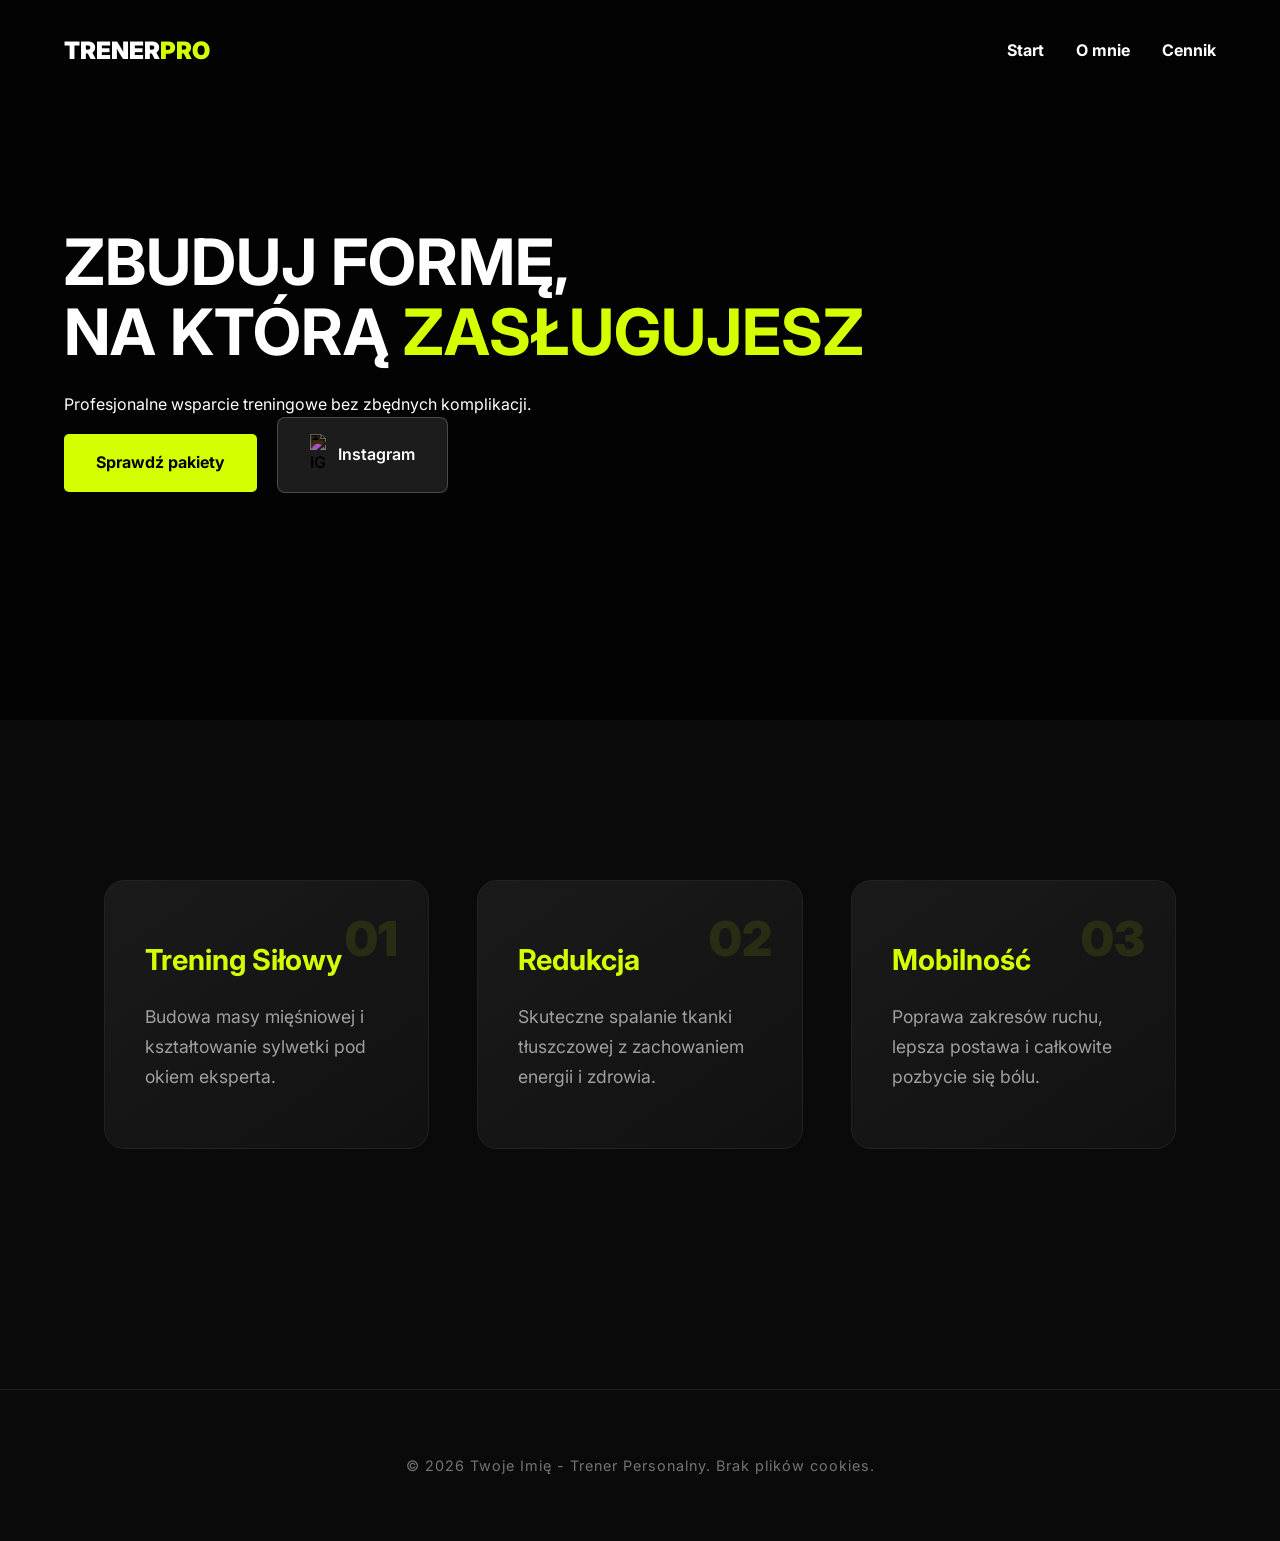
==== index.html @ 50b90428 "first" ====
<!DOCTYPE html>
<html lang="pl">
<head>
    <meta charset="UTF-8">
    <meta name="viewport" content="width=device-width, initial-scale=1.0, maximum-scale=1.0, user-scalable=no">
    <title>Personal Trainer | Twoje Imię</title>
    <link rel="stylesheet" href="styles.css">
    <link href="https://fonts.googleapis.com/css2?family=Inter:wght@400;700;900&display=swap" rel="stylesheet">
</head>
<body>
	<nav id="navbar">
		<div class="logo">TRENER<span>PRO</span></div>
		<ul class="nav-links">
			<li><a href="index.html">Start</a></li>
			<li><a href="o-mnie.html">O mnie</a></li>
			<li><a href="cennik.html">Cennik</a></li>
		</ul>
		<div class="hamburger">
			<div class="line"></div>
			<div class="line"></div>
			<div class="line"></div>
		</div>
	</nav>
<header class="hero">
    <div class="hero-content">
        <h1>ZBUDUJ FORMĘ, <br>NA KTÓRĄ <span>ZASŁUGUJESZ</span></h1>
        <p>Profesjonalne wsparcie treningowe bez zbędnych komplikacji.</p>
        <div class="cta-buttons">
            <a href="cennik.html" class="btn-primary">Sprawdź pakiety</a>
            <a href="https://instagram.com/twojprofil" class="btn-ig">
                <img src="https://upload.wikimedia.org/wikipedia/commons/a/a5/Instagram_icon.png" alt="IG" style="width:20px; vertical-align:middle; margin-right:8px; filter:invert(1);"> 
                Instagram
            </a>
        </div>
    </div>
</header>

<section class="features container">
    <div class="feature-card reveal-hidden">
        <div class="feature-icon">01</div>
        <h3>Trening Siłowy</h3>
        <p>Budowa masy mięśniowej i kształtowanie sylwetki pod okiem eksperta.</p>
    </div>
    
    <div class="feature-card reveal-hidden">
        <div class="feature-icon">02</div>
        <h3>Redukcja</h3>
        <p>Skuteczne spalanie tkanki tłuszczowej z zachowaniem energii i zdrowia.</p>
    </div>
    
    <div class="feature-card reveal-hidden">
        <div class="feature-icon">03</div>
        <h3>Mobilność</h3>
        <p>Poprawa zakresów ruchu, lepsza postawa i całkowite pozbycie się bólu.</p>
    </div>
</section>

    <footer>
        <p>&copy; 2026 Twoje Imię - Trener Personalny. Brak plików cookies.</p>
    </footer>
	<script src="script.js"></script>
</body>
</html>
---- styles.css ----
:root {
    --primary: #d4ff00; /* Neonowa limonka */
    --bg: #0a0a0a;
    --card-bg: #1a1a1a;
    --text: #ffffff;
    --text-dim: #a0a0a0;
}

html, body {
    max-width: 100%;
    overflow-x: hidden;
    position: relative;
}

* {
    margin: 0;
    padding: 0;
    box-sizing: border-box;
}

body {
    font-family: 'Inter', sans-serif;
    background-color: var(--bg);
    color: var(--text);
    line-height: 1.6;
}

/* Nawigacja */
nav {
    display: flex;
    justify-content: space-between;
    padding: 2rem 5%;
    align-items: center;
}

.logo { font-weight: 900; font-size: 1.5rem; }
.logo span { color: var(--primary); }

nav ul { display: flex; list-style: none; }
nav ul li { margin-left: 2rem; }
nav ul li a { color: var(--text); text-decoration: none; font-weight: 700; transition: 0.3s; }
nav ul li a:hover, .active { color: var(--primary); }

/* Hero Section */
.hero {
    height: 80vh;
    display: flex;
    align-items: center;
    padding: 0 5%;
    background: linear-gradient(rgba(0,0,0,0.7), rgba(0,0,0,0.7)), url('https://images.unsplash.com/photo-1534438327276-14e5300c3a48?auto=format&fit=crop&q=80') no-repeat center/cover;
}

.hero h1 { font-size: 4rem; line-height: 1.1; margin-bottom: 1.5rem; }
.hero h1 span { color: var(--primary); }

.btn-primary {
    background: var(--primary);
    color: black;
    padding: 1rem 2rem;
    text-decoration: none;
    font-weight: bold;
    border-radius: 5px;
    display: inline-block;
    margin-right: 1rem;
}

/* Grid Cennika */
.price-grid {
    display: grid;
    grid-template-columns: repeat(auto-fit, minmax(300px, 1fr));
    gap: 2rem;
    padding: 5%;
}

.price-card {
    background: var(--card-bg);
    padding: 3rem;
    border-radius: 15px;
    text-align: center;
    border: 1px solid #333;
}

.featured { border: 2px solid var(--primary); transform: scale(1.05); }

/* Efekt Sticky Nav */
nav {
    position: fixed;
    top: 0;
    width: 100%;
    z-index: 1000;
    transition: all 0.4s ease;
}

.nav-scrolled {
    background: rgba(10, 10, 10, 0.95);
    backdrop-filter: blur(10px);
    padding: 1rem 5%;
    border-bottom: 1px solid var(--primary);
}

/* Animacje wejścia (Scroll Reveal) */
.reveal-hidden {
    opacity: 0;
    transform: translateY(30px);
    transition: all 0.8s ease-out;
}

.revealed {
    opacity: 1 !important;
    transform: translateY(0) !important;
}

/* Stylizacja Hamburgera na Mobile */
.hamburger {
    display: none;
    cursor: pointer;
}

.hamburger .line {
    width: 25px;
    height: 3px;
    background-color: var(--text);
    margin: 5px;
    transition: all 0.3s ease;
}

@media (max-width: 768px) {
    .nav-links {
        display: flex !important; /* Musi być flex */
        position: fixed !important;
        right: 0 !important;
        top: 0 !important;
        height: 100vh !important;
        width: 100% !important;
        background: #0a0a0a !important; /* Kolor tła strony */
        flex-direction: column;
        align-items: center;
        justify-content: center;
        transform: translateX(100%);
        transition: transform 0.4s ease-in-out;
        z-index: 999;
        margin: 0;
    }

    .nav-links.open {
        transform: translateX(0) !important;
    }

    .nav-links li {
        margin: 1.5rem 0;
    }

    .nav-links li a {
        font-size: 2rem !important;
        color: white !important;
        text-decoration: none;
    }

    .hamburger {
        display: block !important;
        position: relative;
        z-index: 1000;
        cursor: pointer;
    }
}

/* Animacja krzyżyka w hamburgerze */
.toggle .line:nth-child(1) { transform: rotate(-45deg) translate(-5px, 6px); }
.toggle .line:nth-child(2) { opacity: 0; }
.toggle .line:nth-child(3) { transform: rotate(45deg) translate(-5px, -6px); }
/* Layout Helpers */
.container {
    max-width: 1200px;
    margin: 0 auto;
    padding: 0 5%;
    display: block; /* Upewniamy się, że nie jest ukryty */
}

.section-padding { padding: 8rem 0; }
.text-center { text-align: center; }

.grid-2 {
    display: grid;
    grid-template-columns: 1fr 1fr;
    gap: 4rem;
    align-items: center;
}

.grid-3 {
    display: grid;
    grid-template-columns: repeat(auto-fit, minmax(250px, 1fr));
    gap: 2rem;
    margin-top: 3rem;
}

/* About Hero */
.about-hero {
    height: 50vh;
    background: linear-gradient(rgba(0,0,0,0.8), rgba(0,0,0,0.8)), url('https://images.unsplash.com/photo-1571019613454-1cb2f99b2d8b?auto=format&fit=crop&q=80');
    background-size: cover;
    background-position: center;
    display: flex;
    align-items: center;
    justify-content: center;
    text-align: center;
}

/* Bio Section */
.bio-image img {
    width: 100%;
    border-radius: 20px;
    filter: grayscale(100%);
    transition: 0.5s;
}

.bio-image img:hover { filter: grayscale(0%); }

.stats {
    display: flex;
    gap: 2rem;
    margin-top: 2rem;
}

.number {
    display: block;
    font-size: 2.5rem;
    font-weight: 900;
    color: var(--primary);
}

.label { font-size: 0.9rem; color: var(--text-dim); }

/* Philosophy Cards */
.phi-card {
    background: var(--card-bg);
    padding: 2.5rem;
    border-radius: 15px;
    border-bottom: 4px solid var(--primary);
}

.phi-card h3 { margin-bottom: 1rem; color: var(--primary); }

/* Call to Action Section */
.cta-section {
    background: var(--primary);
    padding: 5rem 5%;
    text-align: center;
    color: black;
}

.cta-section h2 { font-size: 3rem; margin-bottom: 2rem; }
.cta-section .btn-primary { background: black; color: white; }

/* Styl dla półprzezroczystego przycisku Instagram */
.btn-ig {
    display: inline-flex;
    align-items: center;
    padding: 1rem 2rem;
    background: rgba(255, 255, 255, 0.1); /* Półprzezroczyste tło */
    color: white;
    text-decoration: none;
    font-weight: 600;
    border-radius: 8px;
    border: 1px solid rgba(255, 255, 255, 0.2);
    backdrop-filter: blur(5px); /* Efekt rozmycia za przyciskiem */
    transition: all 0.3s ease;
}

.btn-ig:hover {
    background: rgba(255, 255, 255, 0.2);
    border-color: var(--primary);
    transform: translateY(-2px);
}

/* Nowy układ Features (Kafelek) */
.features {
    display: grid;
    grid-template-columns: repeat(auto-fit, minmax(300px, 1fr));
    gap: 3rem;
    padding: 10rem 5%;
}

.feature-card {
    background: linear-gradient(145deg, #1a1a1a, #111111);
    padding: 3.5rem 2.5rem;
    border-radius: 20px;
    text-align: left;
    position: relative;
    border: 1px solid #222;
    transition: 0.4s;
}

.feature-card:hover {
    border-color: var(--primary);
    transform: translateY(-10px);
}

.feature-icon {
    font-size: 3rem;
    font-weight: 900;
    color: rgba(212, 255, 0, 0.1); /* Bardzo jasny kolor primary */
    position: absolute;
    top: 20px;
    right: 30px;
}

.feature-card h3 {
    font-size: 1.8rem;
    margin-bottom: 1.2rem;
    color: var(--primary);
}

.feature-card p {
    color: var(--text-dim);
    font-size: 1.1rem;
    line-height: 1.7;
}

/* Poprawiona Stopka */
footer {
    padding: 4rem 5%;
    border-top: 1px solid #222;
    text-align: center;
    margin-top: 5rem;
}

footer p {
    color: var(--text-dim);
    font-size: 0.9rem;
    letter-spacing: 1px;
    opacity: 0.7;
}

/* Mini Hero dla podstron */
.mini-hero {
    height: 50vh !important; /* Niższy nagłówek na podstronach */
    min-height: 300px;
}

/* Układ Grid dla sekcji O mnie */
.grid-2 {
    display: grid;
    grid-template-columns: 1fr 1fr;
    gap: 4rem;
    align-items: center;
    padding: 10rem 0;
}

.bio-image img {
    width: 100%;
    border-radius: 20px;
    border: 1px solid #333;
}

.bio-text h2 {
    font-size: 2.5rem;
    margin-bottom: 2rem;
}

.bio-text p {
    margin-bottom: 1.5rem;
    color: var(--text-dim);
    font-size: 1.1rem;
}

/* Cennik dodatki */
.price-tag {
    font-size: 2.5rem;
    font-weight: 900;
    color: var(--text);
    margin: 1rem 0;
}

.price-grid {
    display: grid;
    grid-template-columns: repeat(auto-fit, minmax(320px, 1fr));
    gap: 3rem;
    padding: 10rem 0;
}

@media (max-width: 768px) {
    .features, .price-grid {
        display: flex;
        flex-direction: column;
        align-items: center;
        padding: 4rem 5% !important;
        gap: 2rem !important;
    }

    .feature-card {
        width: 100%; /* Karta zajmuje całą szerokość kontenera */
        max-width: 400px;
        margin: 0 auto;
    }
}

@media (max-width: 600px) {
    /* Hero - napisy i przyciski */
    .hero-content {
        padding: 0 5%;
        text-align: center;
        width: 100%;
    }

    .hero h1 {
        font-size: 2.2rem !important; /* Mniejsza czcionka na telefon */
        line-height: 1.1;
        margin-bottom: 1rem;
    }

    .cta-buttons {
        display: flex;
        flex-direction: column; /* Przyciski jeden pod drugim */
        gap: 1rem;
        align-items: center;
        width: 100%;
    }

    .cta-buttons a {
        width: 100%; /* Przyciski na całą szerokość */
        max-width: 280px; /* Nie za szerokie */
        text-align: center;
        margin-right: 0 !important;
        padding: 1rem 0 !important;
    }
}

@media (max-width: 480px) {
    /* 1. Wymuszenie, aby nic nie wychodziło poza krawędź ekranu */
    body, html {
        overflow-x: hidden !important;
        width: 100% !important;
        margin: 0 !important;
        padding: 0 !important;
    }

    /* 2. Hero Content - mniejszy font i pełna szerokość */
    .hero-content {
        padding: 0 15px !important;
        width: 100% !important;
        text-align: center;
    }

    .hero h1 {
        font-size: 1.8rem !important; /* Mniejszy font */
        line-height: 1.2 !important;
        word-wrap: break-word; /* Łamanie długich słów */
    }

    /* 3. Przyciski w kolumnie */
    .cta-buttons {
        display: flex !important;
        flex-direction: column !important;
        align-items: center !important;
        gap: 10px !important;
        width: 100% !important;
    }

    .btn-primary, .btn-ig {
        width: 90% !important; /* Prawie cała szerokość */
        padding: 15px 10px !important;
        font-size: 1rem !important;
        margin: 0 !important;
        display: flex !important;
        justify-content: center !important;
    }
}
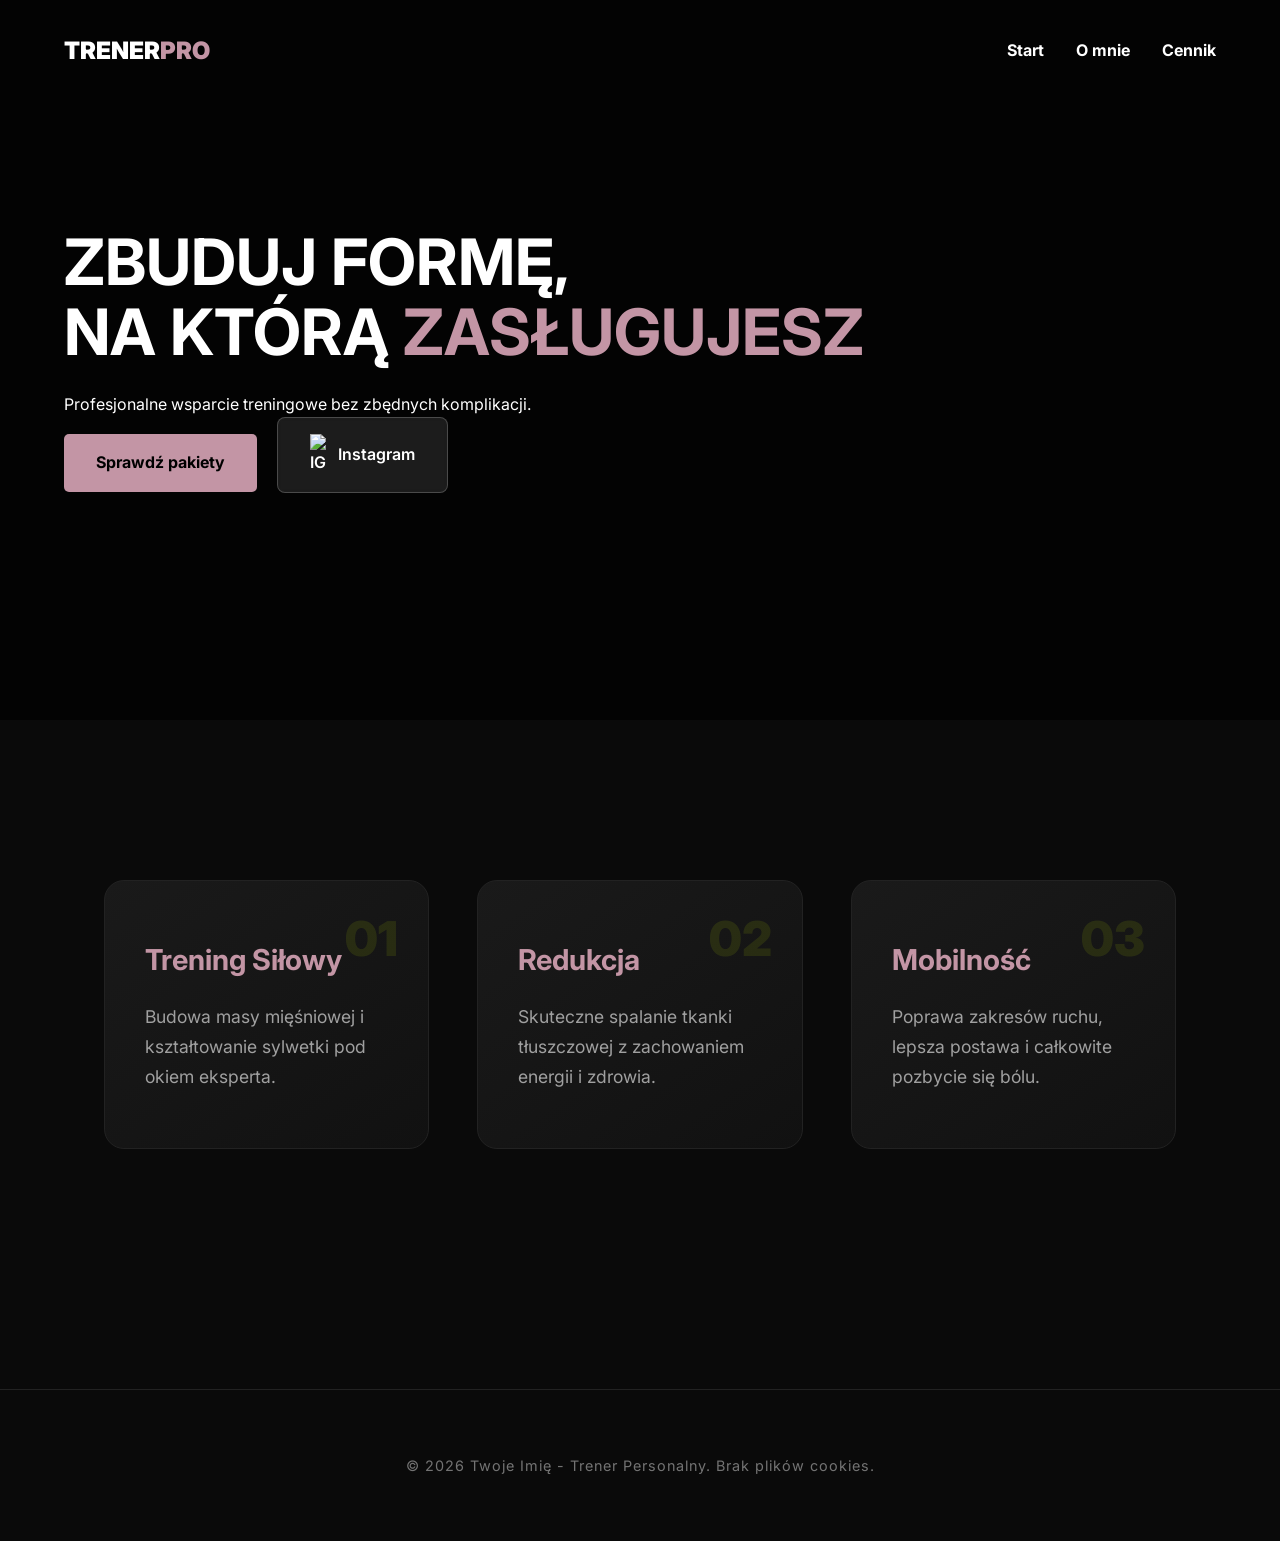
==== commit b53ec481: "first" ====
--- a/index.html
+++ b/index.html
@@ -27,8 +27,8 @@
         <p>Profesjonalne wsparcie treningowe bez zbędnych komplikacji.</p>
         <div class="cta-buttons">
             <a href="cennik.html" class="btn-primary">Sprawdź pakiety</a>
-            <a href="https://instagram.com/twojprofil" class="btn-ig">
-                <img src="https://upload.wikimedia.org/wikipedia/commons/a/a5/Instagram_icon.png" alt="IG" style="width:20px; vertical-align:middle; margin-right:8px; filter:invert(1);"> 
+            <a href="https://www.instagram.com/your.little.pocket.rocket" class="btn-ig">
+                <img src="https://upload.wikimedia.org/wikipedia/commons/a/a5/Instagram_icon.png" alt="IG" style="width:20px; vertical-align:middle; margin-right:8px;"> 
                 Instagram
             </a>
         </div>
--- a/styles.css
+++ b/styles.css
@@ -1,9 +1,10 @@
 :root {
-    --primary: #d4ff00; /* Neonowa limonka */
+    --primary: #c395a5; /* Neonowa limonka */
     --bg: #0a0a0a;
     --card-bg: #1a1a1a;
     --text: #ffffff;
     --text-dim: #a0a0a0;
+	--secondary: #e5c7d7
 }
 
 html, body {
@@ -248,8 +249,9 @@
     color: black;
 }
 
-.cta-section h2 { font-size: 3rem; margin-bottom: 2rem; }
+.cta-section h2 { font-size: 3rem; margin-bottom: 2rem; color: var(--secondary); }
 .cta-section .btn-primary { background: black; color: white; }
+
 
 /* Styl dla półprzezroczystego przycisku Instagram */
 .btn-ig {
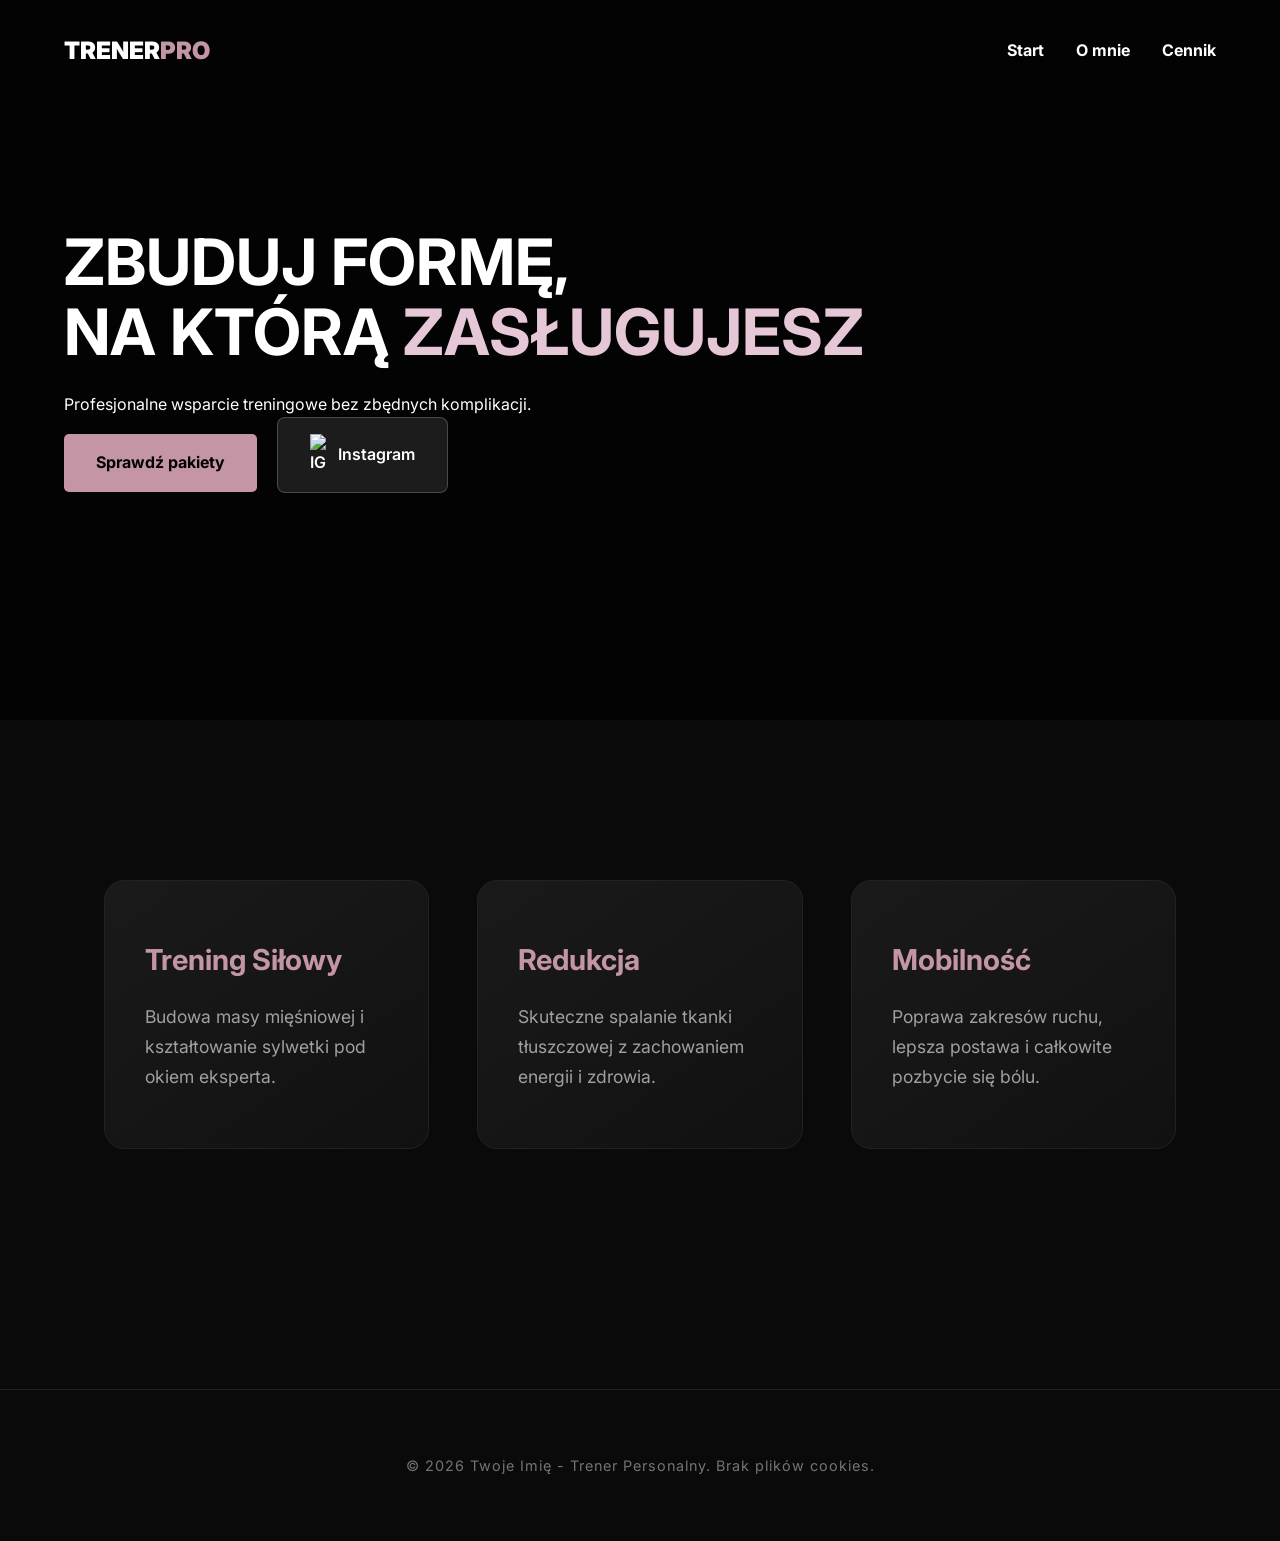
==== commit e9b51ddd: "first" ====
--- a/index.html
+++ b/index.html
@@ -9,7 +9,7 @@
 </head>
 <body>
 	<nav id="navbar">
-		<div class="logo">TRENER<span>PRO</span></div>
+		<div class="logo">TRENER<span style="color: var(--primary);">PRO</span></div>
 		<ul class="nav-links">
 			<li><a href="index.html">Start</a></li>
 			<li><a href="o-mnie.html">O mnie</a></li>
@@ -23,7 +23,7 @@
 	</nav>
 <header class="hero">
     <div class="hero-content">
-        <h1>ZBUDUJ FORMĘ, <br>NA KTÓRĄ <span>ZASŁUGUJESZ</span></h1>
+        <h1>ZBUDUJ FORMĘ, <br>NA KTÓRĄ <span style="color: var(--secondary);">ZASŁUGUJESZ</span></h1>
         <p>Profesjonalne wsparcie treningowe bez zbędnych komplikacji.</p>
         <div class="cta-buttons">
             <a href="cennik.html" class="btn-primary">Sprawdź pakiety</a>
@@ -37,19 +37,16 @@
 
 <section class="features container">
     <div class="feature-card reveal-hidden">
-        <div class="feature-icon">01</div>
         <h3>Trening Siłowy</h3>
         <p>Budowa masy mięśniowej i kształtowanie sylwetki pod okiem eksperta.</p>
     </div>
     
     <div class="feature-card reveal-hidden">
-        <div class="feature-icon">02</div>
         <h3>Redukcja</h3>
         <p>Skuteczne spalanie tkanki tłuszczowej z zachowaniem energii i zdrowia.</p>
     </div>
     
     <div class="feature-card reveal-hidden">
-        <div class="feature-icon">03</div>
         <h3>Mobilność</h3>
         <p>Poprawa zakresów ruchu, lepsza postawa i całkowite pozbycie się bólu.</p>
     </div>
--- a/styles.css
+++ b/styles.css
@@ -300,7 +300,7 @@
 .feature-icon {
     font-size: 3rem;
     font-weight: 900;
-    color: rgba(212, 255, 0, 0.1); /* Bardzo jasny kolor primary */
+    color: var(--secondary); /* Bardzo jasny kolor primary */
     position: absolute;
     top: 20px;
     right: 30px;
@@ -460,10 +460,10 @@
 
     .btn-primary, .btn-ig {
         width: 90% !important; /* Prawie cała szerokość */
-        padding: 15px 10px !important;
+        padding: 55px 50px !important;
         font-size: 1rem !important;
         margin: 0 !important;
         display: flex !important;
         justify-content: center !important;
     }
-}+}
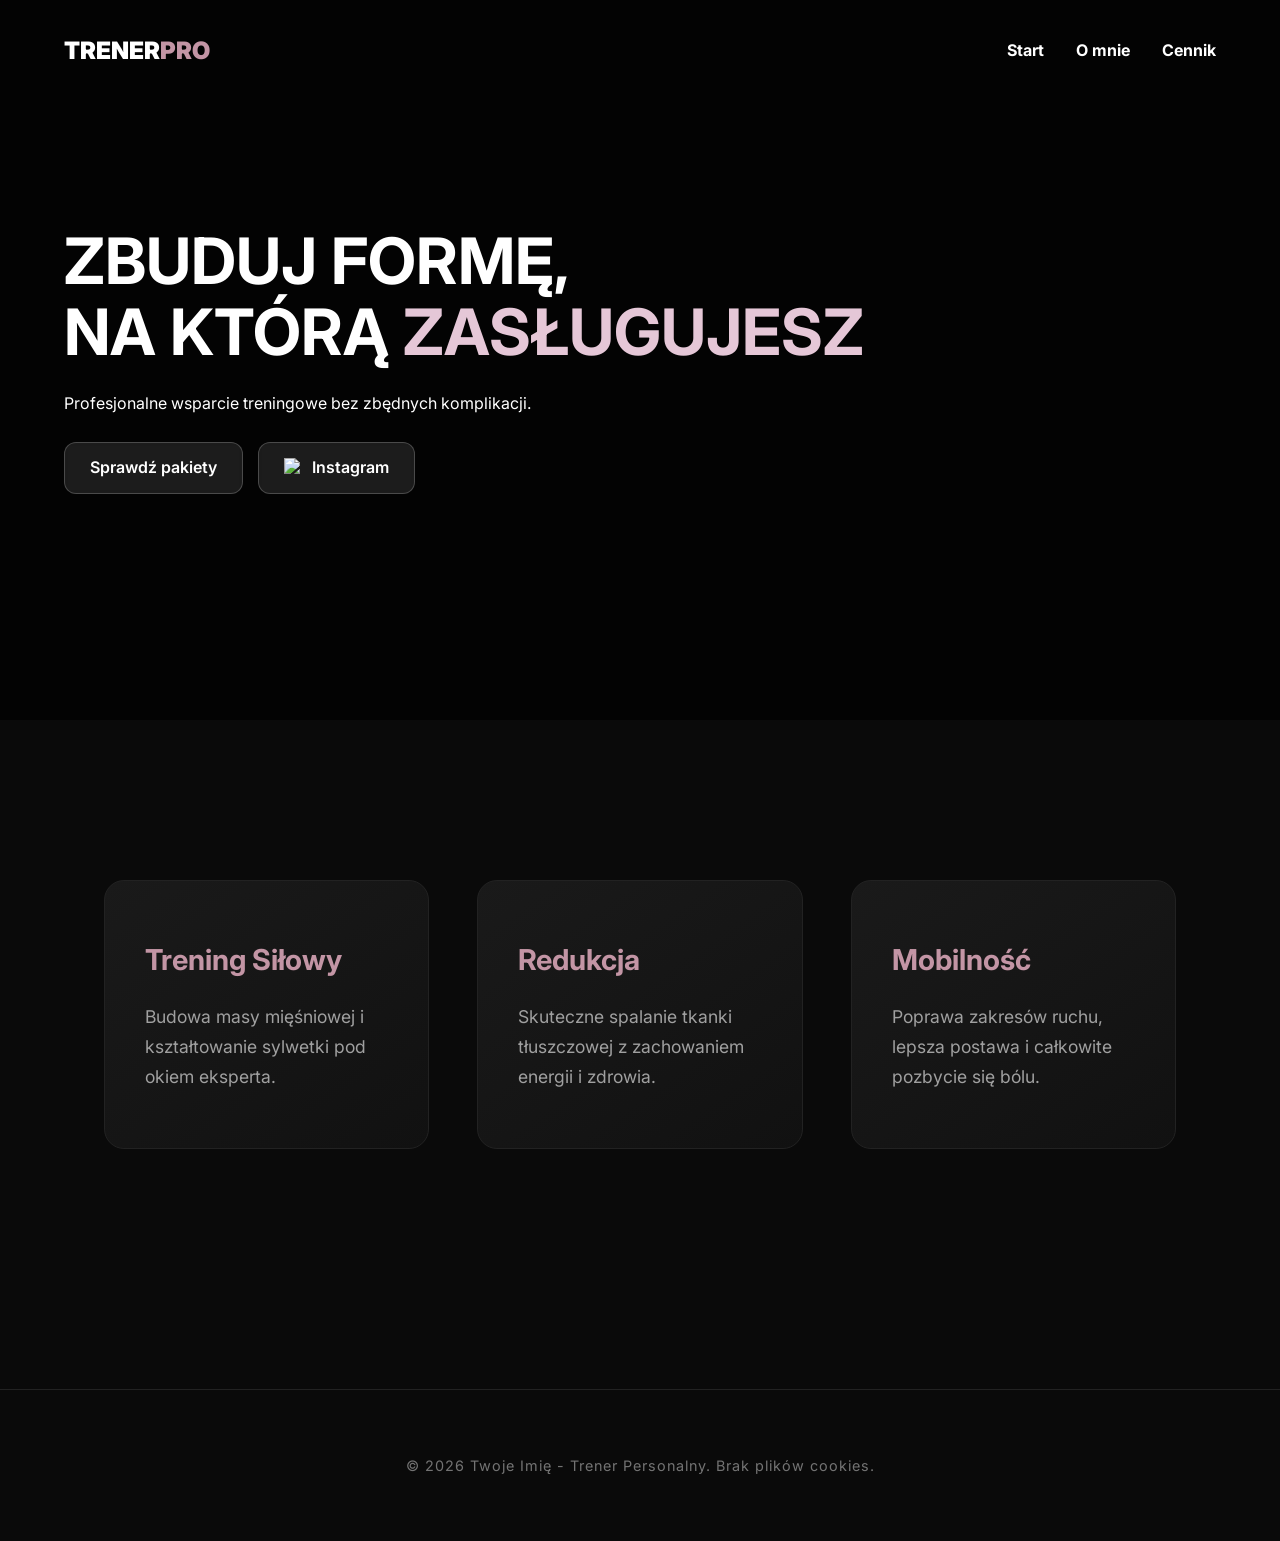
==== commit f3fb65f6: "published_1" ====
--- a/index.html
+++ b/index.html
@@ -26,9 +26,9 @@
         <h1>ZBUDUJ FORMĘ, <br>NA KTÓRĄ <span style="color: var(--secondary);">ZASŁUGUJESZ</span></h1>
         <p>Profesjonalne wsparcie treningowe bez zbędnych komplikacji.</p>
         <div class="cta-buttons">
-            <a href="cennik.html" class="btn-primary">Sprawdź pakiety</a>
+            <a href="cennik.html" class="btn-ig">Sprawdź pakiety</a>
             <a href="https://www.instagram.com/your.little.pocket.rocket" class="btn-ig">
-                <img src="https://upload.wikimedia.org/wikipedia/commons/a/a5/Instagram_icon.png" alt="IG" style="width:20px; vertical-align:middle; margin-right:8px;"> 
+                <img src="https://upload.wikimedia.org/wikipedia/commons/a/a5/Instagram_icon.png" alt="IG"> 
                 Instagram
             </a>
         </div>
--- a/styles.css
+++ b/styles.css
@@ -60,9 +60,9 @@
     padding: 1rem 2rem;
     text-decoration: none;
     font-weight: bold;
-    border-radius: 5px;
-    display: inline-block;
+    display: inline-flex;
     margin-right: 1rem;
+	border-radius: 12px;
 }
 
 /* Grid Cennika */
@@ -262,10 +262,11 @@
     color: white;
     text-decoration: none;
     font-weight: 600;
-    border-radius: 8px;
+    border-radius: 12px;
     border: 1px solid rgba(255, 255, 255, 0.2);
     backdrop-filter: blur(5px); /* Efekt rozmycia za przyciskiem */
     transition: all 0.3s ease;
+	margin-top: 25px;
 }
 
 .btn-ig:hover {
@@ -449,21 +450,27 @@
         word-wrap: break-word; /* Łamanie długich słów */
     }
 
-    /* 3. Przyciski w kolumnie */
-    .cta-buttons {
-        display: flex !important;
-        flex-direction: column !important;
-        align-items: center !important;
-        gap: 10px !important;
-        width: 100% !important;
-    }
-
-    .btn-primary, .btn-ig {
-        width: 90% !important; /* Prawie cała szerokość */
-        padding: 55px 50px !important;
-        font-size: 1rem !important;
-        margin: 0 !important;
-        display: flex !important;
-        justify-content: center !important;
-    }
-}
+}
+
+.btn-ig img {
+    width: 20px;
+    height: 20px;
+    margin-right: 8px;
+    display: inline-block;
+}
+
+.cta-buttons {
+    display: flex;
+    align-items: center;
+    gap: 15px;
+}
+
+.btn-primary,
+.btn-ig {
+    display: inline-flex;
+    align-items: center;
+    justify-content: center;
+    height: 52px;
+    padding: 0 25px;
+    box-sizing: border-box;
+}
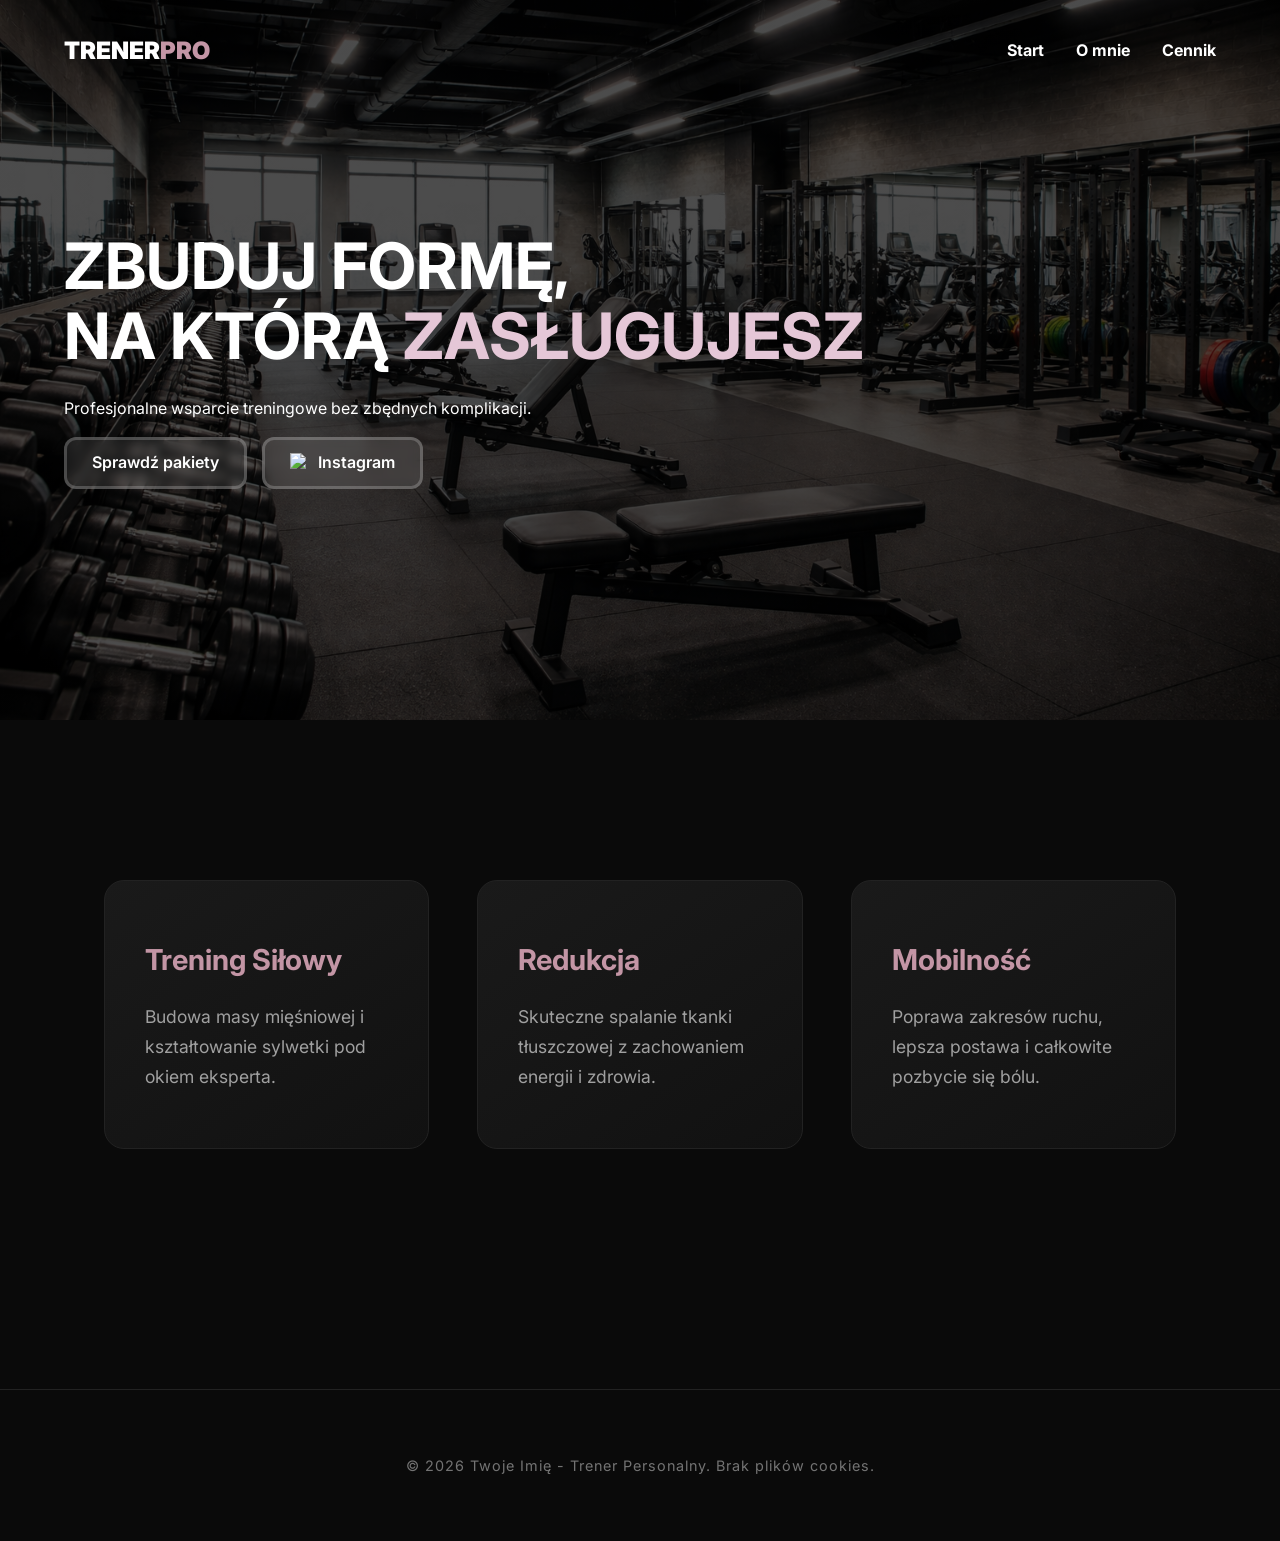
==== commit e13f4cd2: "published_1" ====
--- a/index.html
+++ b/index.html
@@ -28,7 +28,7 @@
         <div class="cta-buttons">
             <a href="cennik.html" class="btn-ig">Sprawdź pakiety</a>
             <a href="https://www.instagram.com/your.little.pocket.rocket" class="btn-ig">
-                <img src="https://upload.wikimedia.org/wikipedia/commons/a/a5/Instagram_icon.png" alt="IG"> 
+                <img src="Instagram_icon.png" alt="IG"> 
                 Instagram
             </a>
         </div>
--- a/styles.css
+++ b/styles.css
@@ -48,22 +48,12 @@
     display: flex;
     align-items: center;
     padding: 0 5%;
-    background: linear-gradient(rgba(0,0,0,0.7), rgba(0,0,0,0.7)), url('https://images.unsplash.com/photo-1534438327276-14e5300c3a48?auto=format&fit=crop&q=80') no-repeat center/cover;
+    background: linear-gradient(rgba(0,0,0,0.7), rgba(0,0,0,0.7)), url('gym.png') no-repeat center/cover;
 }
 
 .hero h1 { font-size: 4rem; line-height: 1.1; margin-bottom: 1.5rem; }
 .hero h1 span { color: var(--primary); }
 
-.btn-primary {
-    background: var(--primary);
-    color: black;
-    padding: 1rem 2rem;
-    text-decoration: none;
-    font-weight: bold;
-    display: inline-flex;
-    margin-right: 1rem;
-	border-radius: 12px;
-}
 
 /* Grid Cennika */
 .price-grid {
@@ -263,11 +253,23 @@
     text-decoration: none;
     font-weight: 600;
     border-radius: 12px;
-    border: 1px solid rgba(255, 255, 255, 0.2);
+    border: 3px solid rgba(255, 255, 255, 0.2);
     backdrop-filter: blur(5px); /* Efekt rozmycia za przyciskiem */
     transition: all 0.3s ease;
-	margin-top: 25px;
-}
+	margin-top: 1rem;
+}
+
+.btn-primary {
+    background: var(--primary);
+    color: black;
+    padding: 1rem 2rem;
+    text-decoration: none;
+    font-weight: bold;
+    display: inline-flex;
+    margin-right: 1rem;
+	border-radius: 12px;
+}
+
 
 .btn-ig:hover {
     background: rgba(255, 255, 255, 0.2);
@@ -381,6 +383,30 @@
     padding: 10rem 0;
 }
 
+
+.btn-ig img {
+    width: 20px;
+    height: 20px;
+    margin-right: 8px;
+    display: inline-block;
+}
+
+.cta-buttons {
+    display: flex;
+    align-items: center;
+    gap: 15px;
+}
+
+.btn-primary,
+.btn-ig {
+    display: inline-flex;
+    align-items: center;
+    justify-content: center;
+    height: 52px;
+    padding: 0 25px 0 25px;
+    box-sizing: border-box;
+}
+
 @media (max-width: 768px) {
     .features, .price-grid {
         display: flex;
@@ -419,13 +445,13 @@
         width: 100%;
     }
 
-    .cta-buttons a {
-        width: 100%; /* Przyciski na całą szerokość */
-        max-width: 280px; /* Nie za szerokie */
-        text-align: center;
-        margin-right: 0 !important;
-        padding: 1rem 0 !important;
-    }
+	.cta-buttons a {
+		width: auto;
+		min-width: 220px;
+		text-align: center;
+		padding: 0 25px;
+		height: 52px;
+	}
 }
 
 @media (max-width: 480px) {
@@ -452,25 +478,11 @@
 
 }
 
-.btn-ig img {
-    width: 20px;
-    height: 20px;
-    margin-right: 8px;
-    display: inline-block;
-}
-
-.cta-buttons {
-    display: flex;
-    align-items: center;
-    gap: 15px;
-}
-
-.btn-primary,
-.btn-ig {
-    display: inline-flex;
-    align-items: center;
-    justify-content: center;
-    height: 52px;
-    padding: 0 25px;
-    box-sizing: border-box;
-}+
+.logo a,
+.logo a:visited,
+.logo a:hover,
+.logo a:active {
+    text-decoration: none;
+    color: inherit;
+}
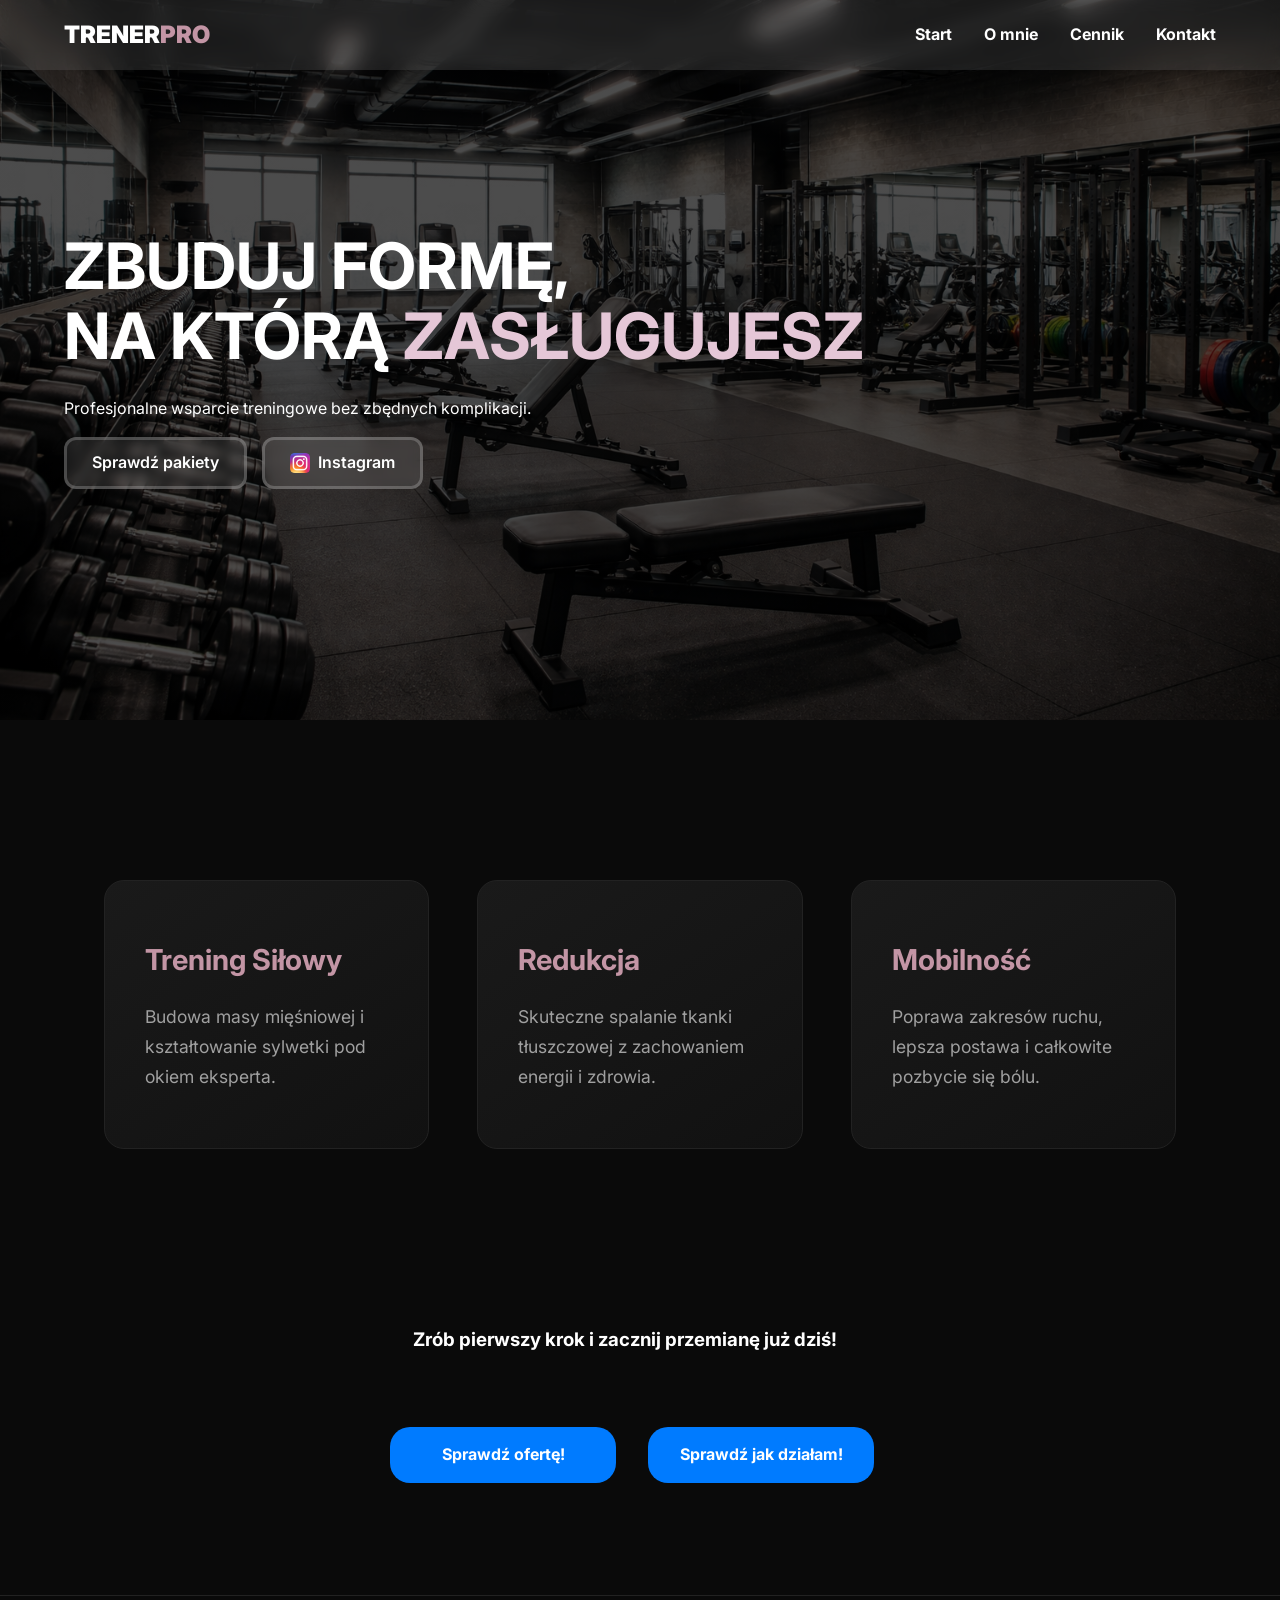
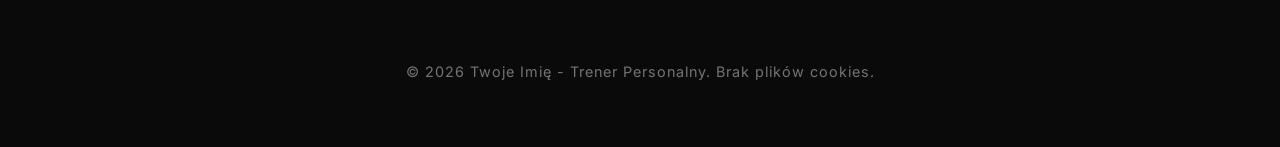
==== commit 0354d451: "wąż rzeczny" ====
--- a/index.html
+++ b/index.html
@@ -14,6 +14,7 @@
 			<li><a href="index.html">Start</a></li>
 			<li><a href="o-mnie.html">O mnie</a></li>
 			<li><a href="cennik.html">Cennik</a></li>
+			<li><a href="kontakt.html">Kontakt</a></li>
 		</ul>
 		<div class="hamburger">
 			<div class="line"></div>
@@ -52,6 +53,21 @@
     </div>
 </section>
 
+<section class="about-section container">
+    <div class="grid-1">
+	<h3>Zrób pierwszy krok i zacznij przemianę już dziś!</h3>
+       
+    </div>
+</section>
+
+<section class="about-section container">
+    <div class="grid-2">
+	<a href="cennik.html" class="btn-primary btn-third">Sprawdź ofertę!</a>
+	<a href="o-mnie.html" class="btn-primary btn-third">Sprawdź jak działam!</a>
+    </div>
+</section>
+ 
+
     <footer>
         <p>&copy; 2026 Twoje Imię - Trener Personalny. Brak plików cookies.</p>
     </footer>
--- a/styles.css
+++ b/styles.css
@@ -30,8 +30,11 @@
 nav {
     display: flex;
     justify-content: space-between;
-    padding: 2rem 5%;
-    align-items: center;
+    padding: 1rem 5%;
+    align-items: center;
+	background: rgba(255, 255, 255, 0.1); /* półprzezroczyste tło */
+    backdrop-filter: blur(10px); /* GŁÓWNY EFEKT */
+    -webkit-backdrop-filter: blur(10px); /* Safari */
 }
 
 .logo { font-weight: 900; font-size: 1.5rem; }
@@ -346,9 +349,15 @@
 .grid-2 {
     display: grid;
     grid-template-columns: 1fr 1fr;
-    gap: 4rem;
-    align-items: center;
-    padding: 10rem 0;
+    gap: 1rem;
+    align-items: center;
+    padding: 2rem 0;
+	
+	/* KLUCZOWE DOPISKI: */
+    max-width: 500px;    /* Kontener nie będzie szerszy niż 900px */
+    margin: 0 auto;      /* Wyśrodkowanie kontenera na stronie */
+	justify-content: center; /* Przesuwa kolumny do środka osi poziomej */
+	text-align: center;
 }
 
 .bio-image img {
@@ -486,3 +495,44 @@
     text-decoration: none;
     color: inherit;
 }
+
+.bio-image {
+    width: 400px;
+    height: 400px;
+    background-image: url('https://images.unsplash.com/photo-1594381898411-846e7d193883?auto=format&fit=crop&q=80');
+    background-size: cover;      /* wypełnia obszar */
+    background-position: center; /* wyśrodkowanie */
+    background-repeat: no-repeat;
+    border-radius: 12px;
+	margin-bottom: 20px;
+	margin-top: 20px;
+}
+
+.grid-1 {
+    display: flex;
+    flex-direction: column;
+    align-items: center;    /* Centruje guzik względem napisu */
+    text-align: center;     /* Centruje samą treść napisu h3 */
+    width: 100%;
+    padding: 1rem 0;        /* Dodaje oddech całej sekcji */
+	position: relative;
+    left: -15px; /* Wartość ujemna przesuwa w lewo, dodatnia w prawo */
+}
+
+.btn-third {
+    background-color: #007bff !important;
+    color: white !important;
+    padding: 15px 10px;     /* Duży padding na boki dla efektu z obrazka */
+    border-radius: 20px;    /* Zaokrąglone rogi jak na screenie */
+    text-decoration: none;
+    font-weight: bold;
+    display: inline-block;
+    height: auto;           /* Kluczowe, by padding działał poprawnie */
+    margin-top: 1.5rem;     /* Zastępuje <br> kontrolowanym odstępem */
+}
+
+/* Efekt po najechaniu myszką (hover) */
+.btn-third:hover {
+    background-color: #0056b3 !important; /* Ciemniejszy niebieski */
+    transform: translateY(-2px);          /* Delikatne uniesienie */
+}
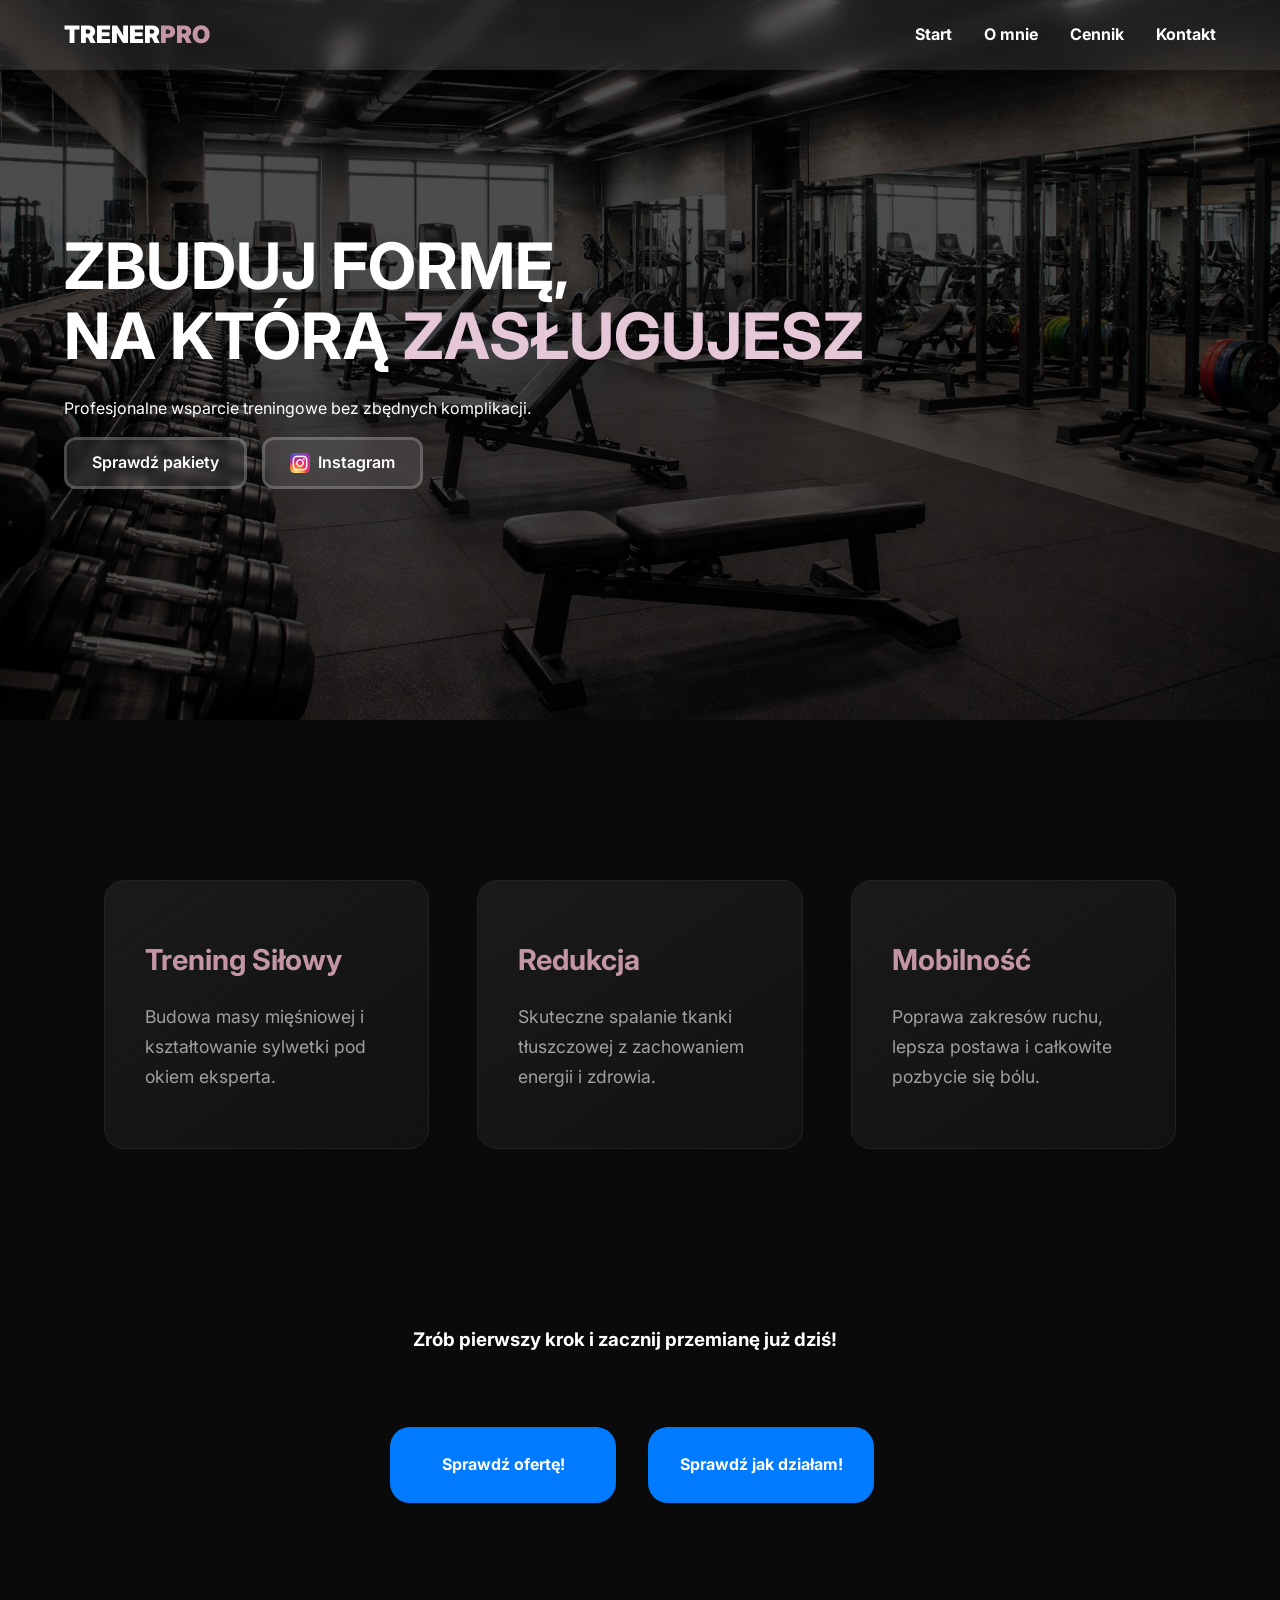
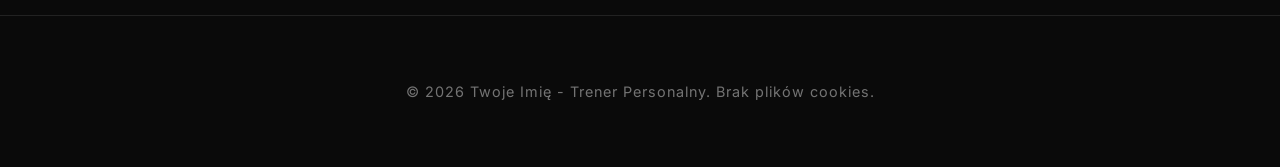
==== commit badbeda1: "jest niebezpieczny" ====
--- a/index.html
+++ b/index.html
@@ -54,7 +54,7 @@
 </section>
 
 <section class="about-section container">
-    <div class="grid-1">
+    <div class="grid-1_l">
 	<h3>Zrób pierwszy krok i zacznij przemianę już dziś!</h3>
        
     </div>
--- a/styles.css
+++ b/styles.css
@@ -484,6 +484,35 @@
         line-height: 1.2 !important;
         word-wrap: break-word; /* Łamanie długich słów */
     }
+	
+	.grid-1_l {
+    display: flex;
+    flex-direction: column;
+    align-items: center;    /* Centruje guzik względem napisu */
+    text-align: center;     /* Centruje samą treść napisu h3 */
+    width: 100%;
+    padding: 1rem 0;        /* Dodaje oddech całej sekcji */
+	position: relative;
+    left: -15px; /* Wartość ujemna przesuwa w lewo, dodatnia w prawo */
+	}
+
+	.btn-third {
+		background-color: #007bff !important;
+		color: white !important;
+		padding: 15px 10px;     /* Duży padding na boki dla efektu z obrazka */
+		border-radius: 20px;    /* Zaokrąglone rogi jak na screenie */
+		text-decoration: none;
+		font-weight: bold;
+		display: inline-block;
+		height: auto;           /* Kluczowe, by padding działał poprawnie */
+		margin-top: 1.5rem;     /* Zastępuje <br> kontrolowanym odstępem */
+	}
+
+	/* Efekt po najechaniu myszką (hover) */
+	.btn-third:hover {
+		background-color: #0056b3 !important; /* Ciemniejszy niebieski */
+		transform: translateY(-2px);          /* Delikatne uniesienie */
+	}
 
 }
 
@@ -508,21 +537,32 @@
 	margin-top: 20px;
 }
 
+.grid-1_l {
+display: flex;
+flex-direction: column;
+align-items: center;    /* Centruje guzik względem napisu */
+text-align: center;     /* Centruje samą treść napisu h3 */
+width: 100%;
+padding: 1rem 0;        /* Dodaje oddech całej sekcji */
+position: relative;
+left: -15px; /* Wartość ujemna przesuwa w lewo, dodatnia w prawo */
+}
+
 .grid-1 {
-    display: flex;
-    flex-direction: column;
-    align-items: center;    /* Centruje guzik względem napisu */
-    text-align: center;     /* Centruje samą treść napisu h3 */
-    width: 100%;
-    padding: 1rem 0;        /* Dodaje oddech całej sekcji */
-	position: relative;
-    left: -15px; /* Wartość ujemna przesuwa w lewo, dodatnia w prawo */
-}
+display: flex;
+flex-direction: column;
+align-items: center;    /* Centruje guzik względem napisu */
+text-align: center;     /* Centruje samą treść napisu h3 */
+width: 100%;
+padding: 1rem 0;        /* Dodaje oddech całej sekcji */
+position: relative;
+}
+
 
 .btn-third {
     background-color: #007bff !important;
     color: white !important;
-    padding: 15px 10px;     /* Duży padding na boki dla efektu z obrazka */
+    padding: 25px 10px;     /* Duży padding na boki dla efektu z obrazka */
     border-radius: 20px;    /* Zaokrąglone rogi jak na screenie */
     text-decoration: none;
     font-weight: bold;
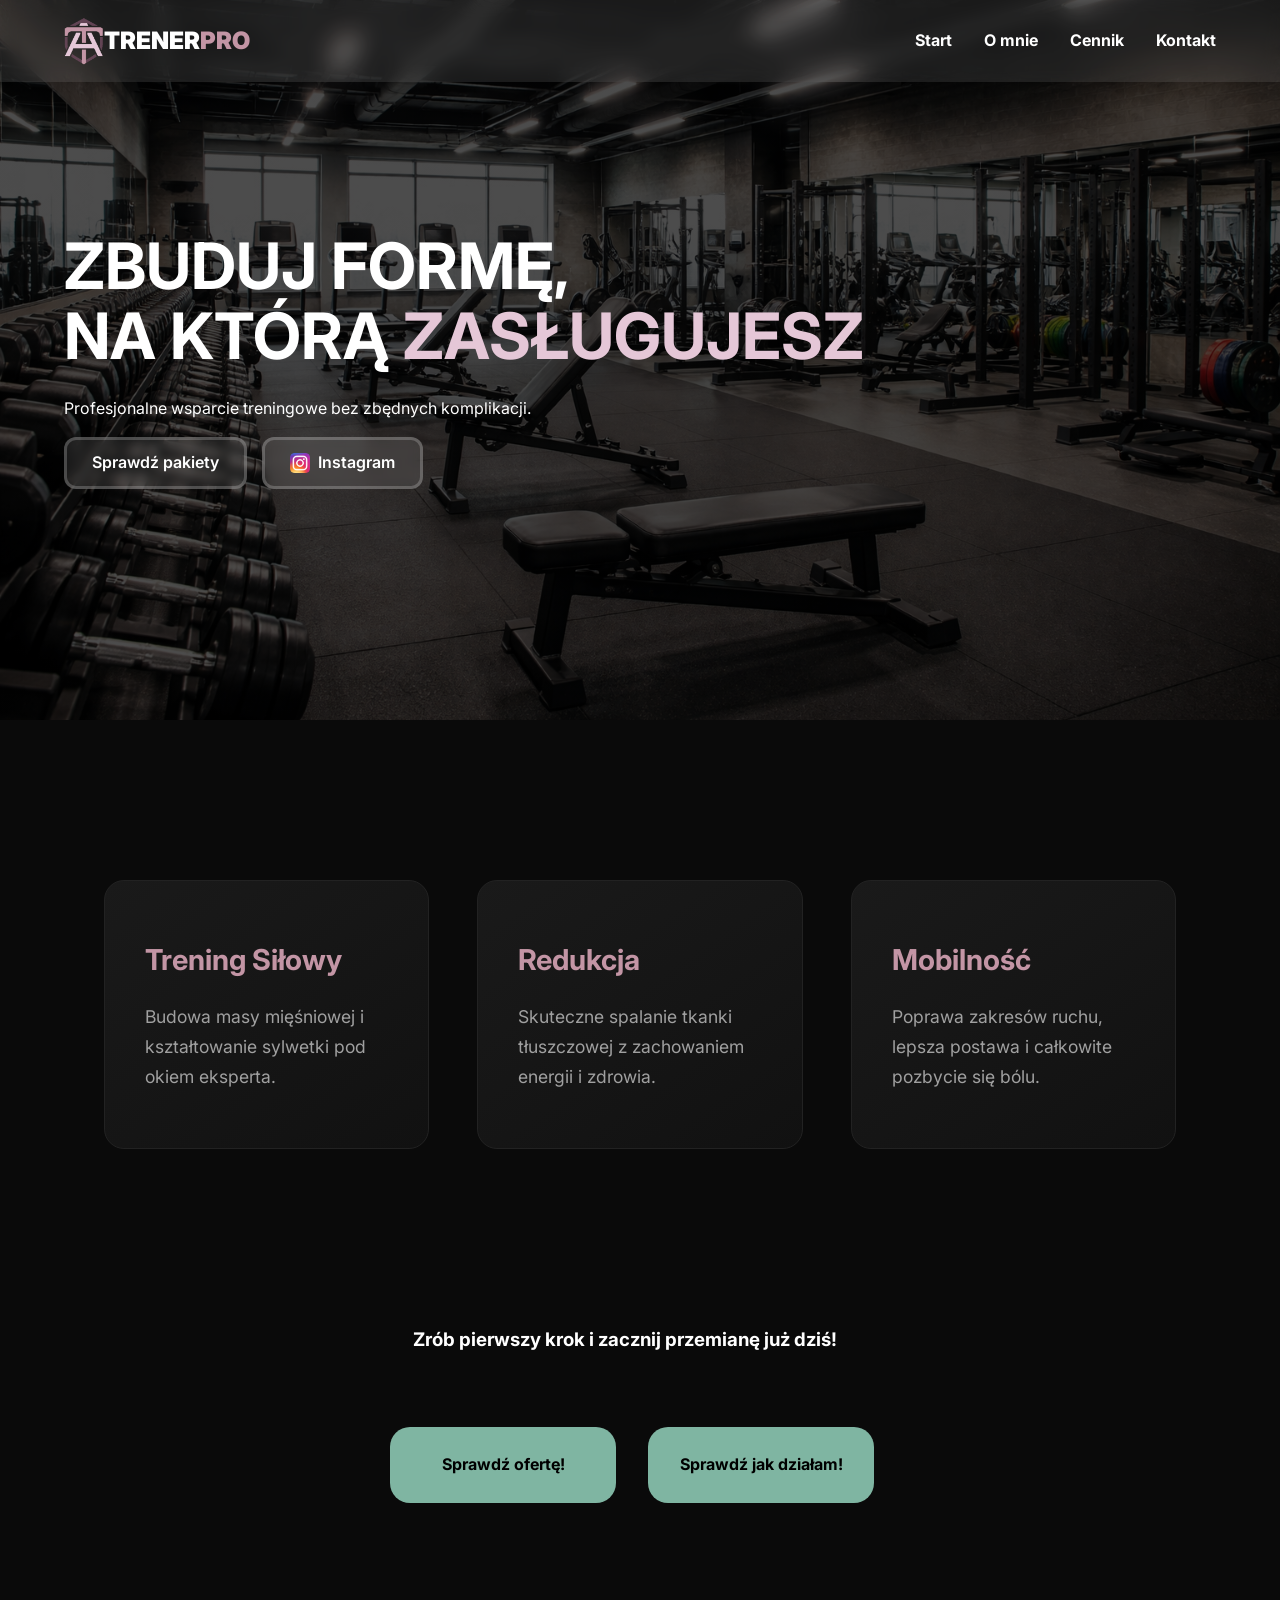
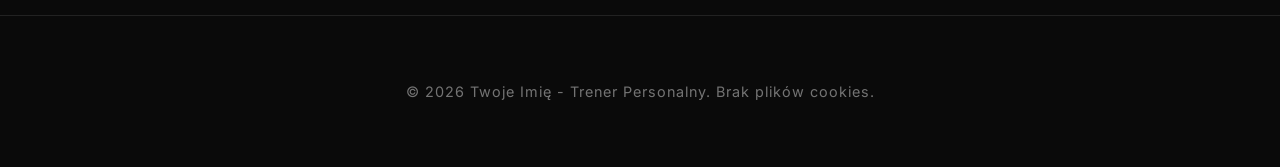
==== commit c16efb49: "jest niebezpieczny" ====
--- a/index.html
+++ b/index.html
@@ -6,10 +6,15 @@
     <title>Personal Trainer | Twoje Imię</title>
     <link rel="stylesheet" href="styles.css">
     <link href="https://fonts.googleapis.com/css2?family=Inter:wght@400;700;900&display=swap" rel="stylesheet">
+	<link rel="icon" type="image/png" href="ATlogo.png"> 
 </head>
 <body>
 	<nav id="navbar">
-		<div class="logo">TRENER<span style="color: var(--primary);">PRO</span></div>
+		<div class="logo nav-logo-img">
+			<a href="index.html">
+            <img src="ATlogo.png" alt="TRENERPRO" class="nav-logo-img">
+		TRENER<span style="color: var(--primary);">PRO</span></a>
+		</div>
 		<ul class="nav-links">
 			<li><a href="index.html">Start</a></li>
 			<li><a href="o-mnie.html">O mnie</a></li>
@@ -61,7 +66,7 @@
 </section>
 
 <section class="about-section container">
-    <div class="grid-2">
+    <div class="grid-2 grid-1-phone">
 	<a href="cennik.html" class="btn-primary btn-third">Sprawdź ofertę!</a>
 	<a href="o-mnie.html" class="btn-primary btn-third">Sprawdź jak działam!</a>
     </div>
--- a/styles.css
+++ b/styles.css
@@ -1,5 +1,5 @@
 :root {
-    --primary: #c395a5; /* Neonowa limonka */
+    --primary: #c395a5; /* różowe limonka */
     --bg: #0a0a0a;
     --card-bg: #1a1a1a;
     --text: #ffffff;
@@ -461,31 +461,8 @@
 		padding: 0 25px;
 		height: 52px;
 	}
-}
-
-@media (max-width: 480px) {
-    /* 1. Wymuszenie, aby nic nie wychodziło poza krawędź ekranu */
-    body, html {
-        overflow-x: hidden !important;
-        width: 100% !important;
-        margin: 0 !important;
-        padding: 0 !important;
-    }
-
-    /* 2. Hero Content - mniejszy font i pełna szerokość */
-    .hero-content {
-        padding: 0 15px !important;
-        width: 100% !important;
-        text-align: center;
-    }
-
-    .hero h1 {
-        font-size: 1.8rem !important; /* Mniejszy font */
-        line-height: 1.2 !important;
-        word-wrap: break-word; /* Łamanie długich słów */
-    }
 	
-	.grid-1_l {
+		.grid-1_l {
     display: flex;
     flex-direction: column;
     align-items: center;    /* Centruje guzik względem napisu */
@@ -497,9 +474,8 @@
 	}
 
 	.btn-third {
-		background-color: #007bff !important;
 		color: white !important;
-		padding: 15px 10px;     /* Duży padding na boki dla efektu z obrazka */
+		padding: 35px 10px;     /* Duży padding na boki dla efektu z obrazka */
 		border-radius: 20px;    /* Zaokrąglone rogi jak na screenie */
 		text-decoration: none;
 		font-weight: bold;
@@ -510,12 +486,81 @@
 
 	/* Efekt po najechaniu myszką (hover) */
 	.btn-third:hover {
-		background-color: #0056b3 !important; /* Ciemniejszy niebieski */
 		transform: translateY(-2px);          /* Delikatne uniesienie */
 	}
-
-}
-
+}
+
+@media (max-width: 480px) {
+    /* 1. Wymuszenie, aby nic nie wychodziło poza krawędź ekranu */
+    body, html {
+        overflow-x: hidden !important;
+        width: 100% !important;
+        margin: 0 !important;
+        padding: 0 !important;
+    }
+
+    /* 2. Hero Content - mniejszy font i pełna szerokość */
+    .hero-content {
+        padding: 0 15px !important;
+        width: 100% !important;
+        text-align: center;
+    }
+
+    .hero h1 {
+        font-size: 1.8rem !important; /* Mniejszy font */
+        line-height: 1.2 !important;
+        word-wrap: break-word; /* Łamanie długich słów */
+    }
+	
+	.grid-1_l {
+    display: flex;
+    flex-direction: column;
+    align-items: center;    /* Centruje guzik względem napisu */
+    text-align: center;     /* Centruje samą treść napisu h3 */
+    width: 100%;
+    padding: 1rem 0;        /* Dodaje oddech całej sekcji */
+	position: relative;
+    left: -15px; /* Wartość ujemna przesuwa w lewo, dodatnia w prawo */
+	}
+
+	.btn-third {
+		color: white !important;
+		padding: 35px 10px;     /* Duży padding na boki dla efektu z obrazka */
+		border-radius: 20px;    /* Zaokrąglone rogi jak na screenie */
+		text-decoration: none;
+		font-weight: bold;
+		display: inline-block;
+		height: auto;           /* Kluczowe, by padding działał poprawnie */
+		margin-top: 1.5rem;     /* Zastępuje <br> kontrolowanym odstępem */
+	}
+
+	/* Efekt po najechaniu myszką (hover) */
+	.btn-third:hover {
+		transform: translateY(-2px);          /* Delikatne uniesienie */
+	}
+
+.grid-1-phone {
+    display: flex;
+    flex-direction: column;
+    align-items: center;    /* Centruje elementy w pionowym układzie */
+    text-align: center;
+    width: 100%;
+    padding: 1rem 0;
+    position: relative;
+}
+
+/* To sprawi, że guzik w środku zajmie całą szerokość */
+.grid-1-phone a {
+    width: 100%;            /* Rozciąga guzik na 100% szerokości rodzica */
+    max-width: 400px;       /* Opcjonalnie: ogranicza szerokość, by guzik nie był nienaturalnie długi na tablecie */
+    display: flex;          /* Pozwala na centrowanie tekstu wewnątrz rozciągniętego guzika */
+    justify-content: center;
+    align-items: center;
+    margin-right: 0;        /* Usuwa boczny margines, który mógłby przesuwać guzik */
+    box-sizing: border-box; /* Gwarantuje, że padding nie powiększy szerokości ponad 100% */
+}
+
+}
 
 .logo a,
 .logo a:visited,
@@ -560,8 +605,8 @@
 
 
 .btn-third {
-    background-color: #007bff !important;
-    color: white !important;
+    background-color: #7fb5a2 !important;
+    color: black !important;
     padding: 25px 10px;     /* Duży padding na boki dla efektu z obrazka */
     border-radius: 20px;    /* Zaokrąglone rogi jak na screenie */
     text-decoration: none;
@@ -573,6 +618,39 @@
 
 /* Efekt po najechaniu myszką (hover) */
 .btn-third:hover {
-    background-color: #0056b3 !important; /* Ciemniejszy niebieski */
+    background-color: #59a68b !important; /* Ciemniejszy niebieski */
     transform: translateY(-2px);          /* Delikatne uniesienie */
+}
+
+.logo {
+	display: flex;
+	flex-direction: row;
+	column-gap: 1rem;
+	align-items: center;
+}
+
+.logo a {
+    display: flex;
+    align-items: center;
+    text-decoration: none;
+}
+
+.nav-logo-img {
+    /* Tutaj ustawiasz pożądaną wielkość */
+    height: 50px;      /* Stała wysokość jest najbezpieczniejsza dla navbaru */
+    width: auto;       /* Szerokość dostosuje się proporcjonalnie */
+    display: block;
+    transition: transform 0.3s ease;
+}
+
+/* Opcjonalnie: efekt po najechaniu */
+.nav-logo-img:hover {
+    transform: scale(1.05);
+}
+
+/* Korekta dla urządzeń mobilnych, jeśli logo ma być mniejsze */
+@media (max-width: 768px) {
+    .nav-logo-img {
+        height: 40px; 
+    }
 }
